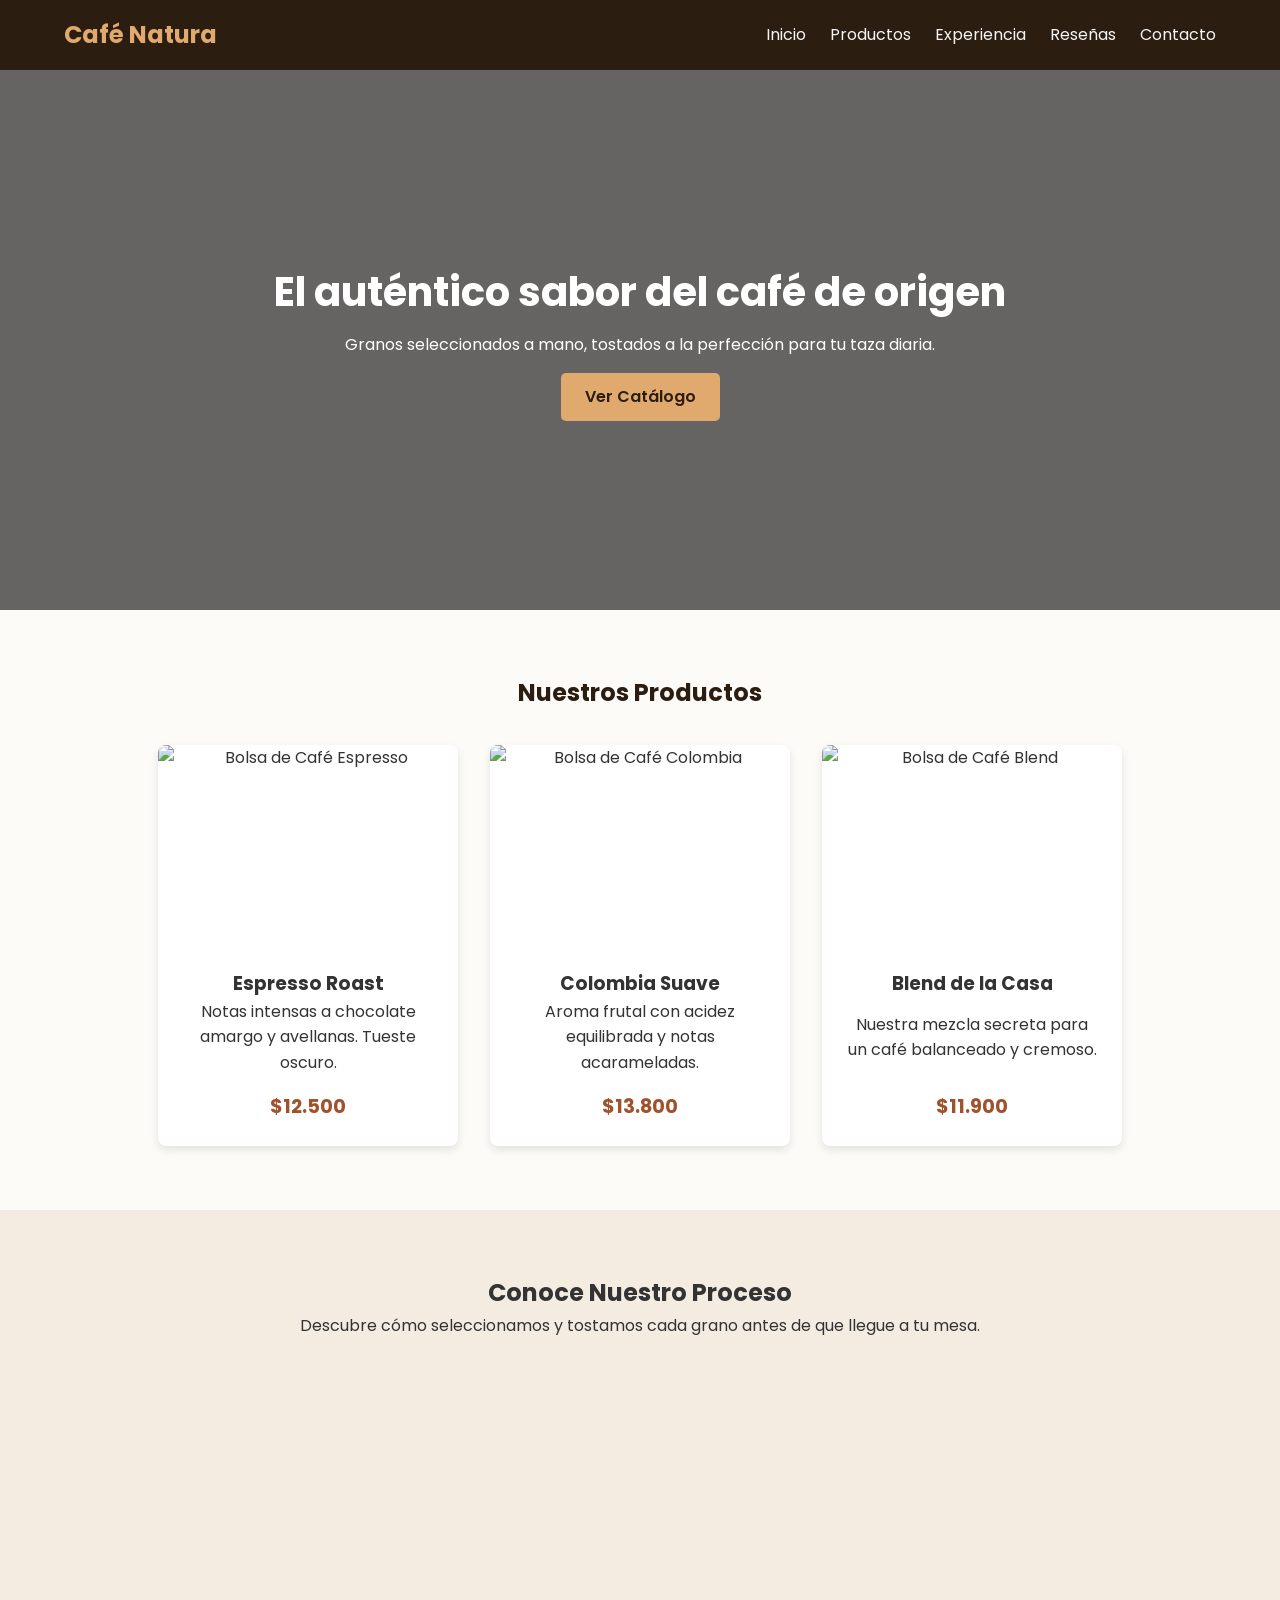
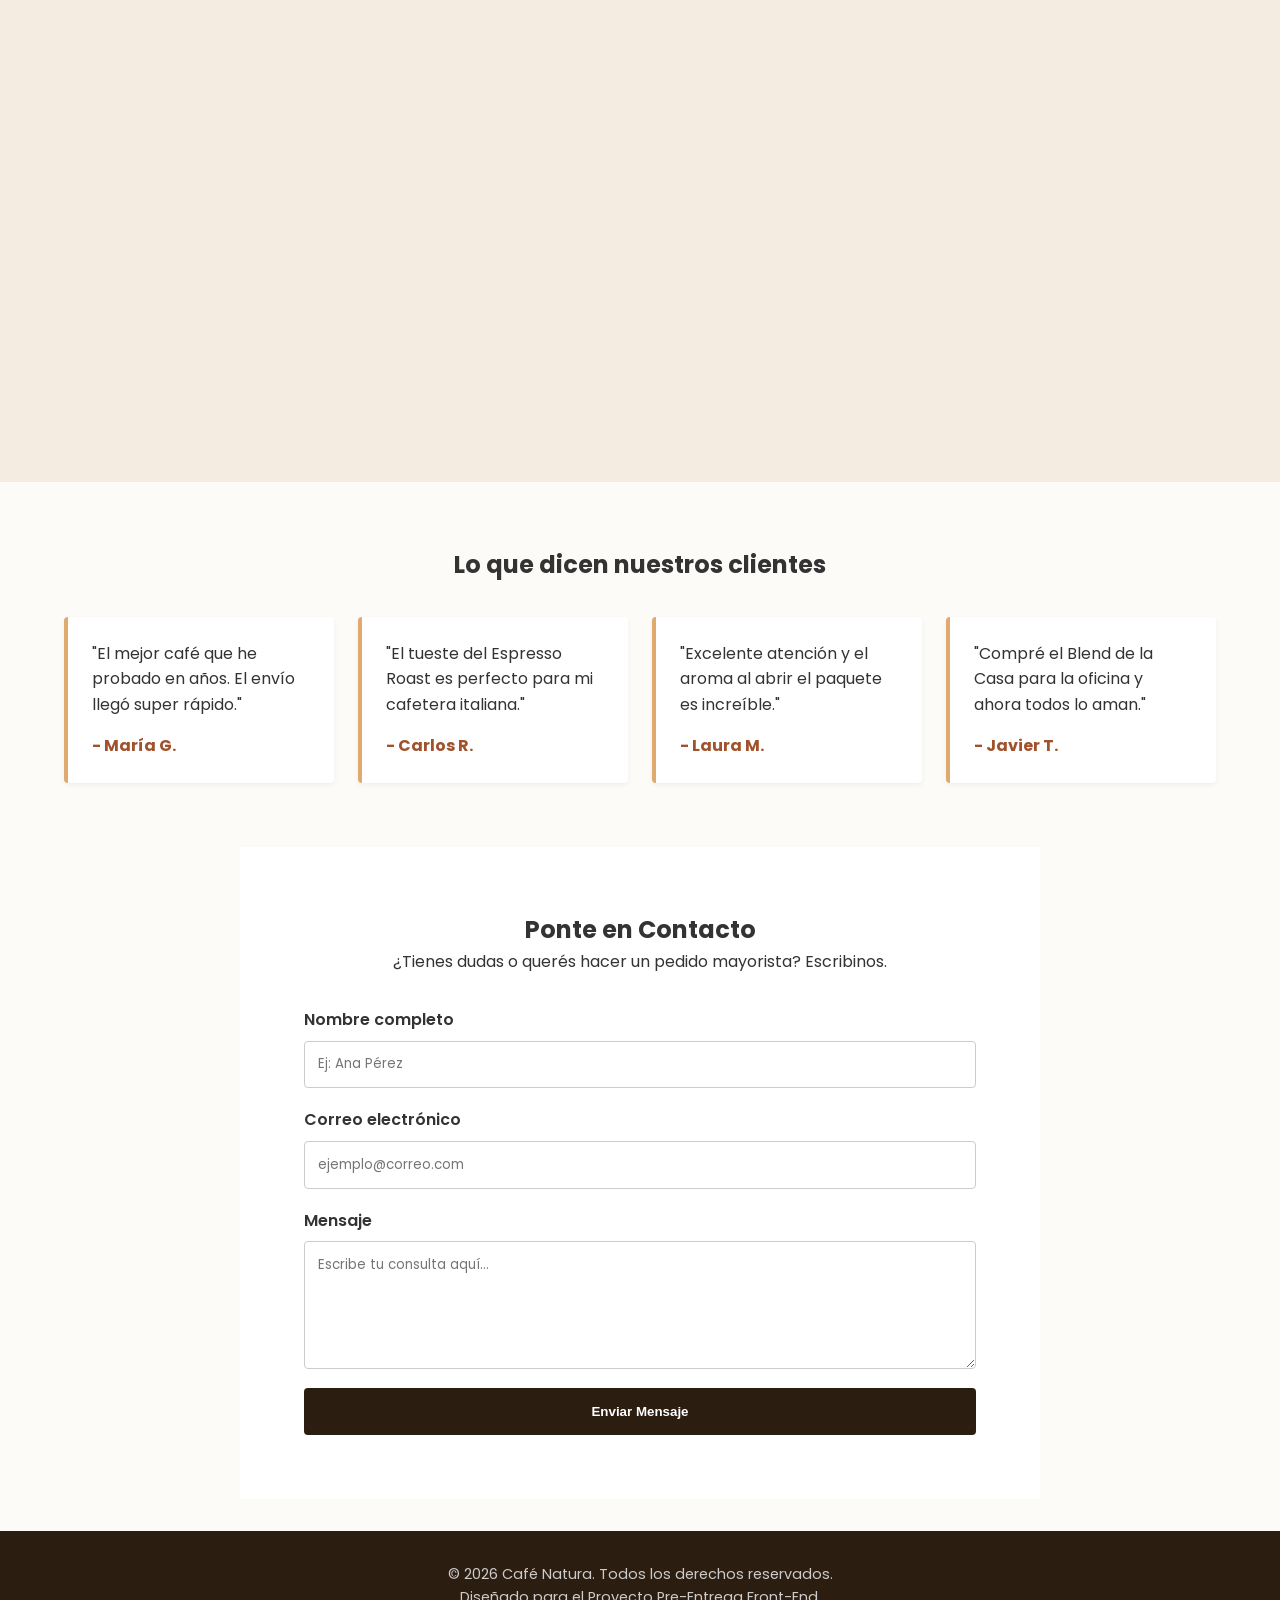
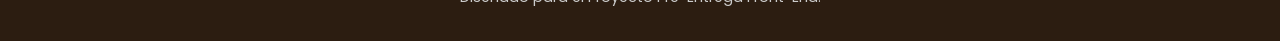
==== index.html @ 5db35ce1 "Initial commit - Proyecto Pre-Entrega Front-End" ====
<!DOCTYPE html>
<html lang="es">
<head>
    <meta charset="UTF-8">
    <meta name="viewport" content="width=device-width, initial-scale=1.0">
    <title>Café Natura | Especialidad y Sabor</title>
    <!-- Google Fonts -->
    <link rel="preconnect" href="https://fonts.googleapis.com">
    <link rel="preconnect" href="https://fonts.gstatic.com" crossorigin>
    <link href="https://fonts.googleapis.com/css2?family=Poppins:wght@300;400;600;700&display=swap" rel="stylesheet">
    <!-- CSS Externo -->
    <link rel="stylesheet" href="styles.css">
</head>
<body>

    <!-- Header y Navegación -->
    <header class="main-header">
        <div class="logo">
            <h1>Café Natura</h1>
        </div>
        <nav class="main-nav">
            <ul>
                <li><a href="#inicio">Inicio</a></li>
                <li><a href="#productos">Productos</a></li>
                <li><a href="#experiencia">Experiencia</a></li>
                <li><a href="#resenas">Reseñas</a></li>
                <li><a href="#contacto">Contacto</a></li>
            </ul>
        </nav>
    </header>

    <!-- Inicio / Banner Hero -->
    <main>
        <section id="inicio" class="hero-section">
            <div class="hero-content">
                <h2>El auténtico sabor del café de origen</h2>
                <p>Granos seleccionados a mano, tostados a la perfección para tu taza diaria.</p>
                <a href="#productos" class="btn">Ver Catálogo</a>
            </div>
        </section>

        <!-- Sección Productos (Flexbox) -->
        <section id="productos" class="productos-section">
            <h2>Nuestros Productos</h2>
            <div class="cards-container">
                <article class="card">
                    <img src="https://images.unsplash.com/photo-1559056199-641a0ac8b55e?w=500&auto=format&fit=crop&q=60" alt="Bolsa de Café Espresso">
                    <div class="card-body">
                        <h3>Espresso Roast</h3>
                        <p>Notas intensas a chocolate amargo y avellanas. Tueste oscuro.</p>
                        <span class="price">$12.500</span>
                    </div>
                </article>

                <article class="card">
                    <img src="https://images.unsplash.com/photo-1587734195503-904fca47e0e9?w=500&auto=format&fit=crop&q=60" alt="Bolsa de Café Colombia">
                    <div class="card-body">
                        <h3>Colombia Suave</h3>
                        <p>Aroma frutal con acidez equilibrada y notas acarameladas.</p>
                        <span class="price">$13.800</span>
                    </div>
                </article>

                <article class="card">
                    <img src="https://images.unsplash.com/photo-1514432324607-a09d9b4aefdd?w=500&auto=format&fit=crop&q=60" alt="Bolsa de Café Blend">
                    <div class="card-body">
                        <h3>Blend de la Casa</h3>
                        <p>Nuestra mezcla secreta para un café balanceado y cremoso.</p>
                        <span class="price">$11.900</span>
                    </div>
                </article>
            </div>
        </section>

        <!-- Sección Multimedia -->
        <section id="experiencia" class="media-section">
            <h2>Conoce Nuestro Proceso</h2>
            <p>Descubre cómo seleccionamos y tostamos cada grano antes de que llegue a tu mesa.</p>
            <div class="video-container">
                <iframe 
                    width="560" 
                    height="315" 
                    src="https://www.youtube.com/embed/a85V_9ij0pU?si=sqYWL5jiw3b1qbhi"
                    title="Proceso de tueste de café" 
                    frameborder="0" 
                    allow="accelerometer; autoplay; clipboard-write; encrypted-media; gyroscope; picture-in-picture" 
                    allowfullscreen>
                </iframe>
            </div>
        </section>

        <!-- Sección Reseñas (Grid) -->
        <section id="resenas" class="resenas-section">
            <h2>Lo que dicen nuestros clientes</h2>
            <div class="grid-resenas">
                <div class="resena-card">
                    <p>"El mejor café que he probado en años. El envío llegó super rápido."</p>
                    <strong>- María G.</strong>
                </div>
                <div class="resena-card">
                    <p>"El tueste del Espresso Roast es perfecto para mi cafetera italiana."</p>
                    <strong>- Carlos R.</strong>
                </div>
                <div class="resena-card">
                    <p>"Excelente atención y el aroma al abrir el paquete es increíble."</p>
                    <strong>- Laura M.</strong>
                </div>
                <div class="resena-card">
                    <p>"Compré el Blend de la Casa para la oficina y ahora todos lo aman."</p>
                    <strong>- Javier T.</strong>
                </div>
            </div>
        </section>

        <!-- Sección Contacto (Formspree + Media Queries) -->
        <section id="contacto" class="contacto-section">
            <h2>Ponte en Contacto</h2>
            <p>¿Tienes dudas o querés hacer un pedido mayorista? Escribinos.</p>
            
            <!-- Reemplaza "TU_FORM_ID" por la ID que te dé Formspree -->
            <form action="https://formspree.io/f/TU_FORM_ID" method="POST" class="contacto-form">
                <div class="form-group">
                    <label for="nombre">Nombre completo</label>
                    <input type="text" id="nombre" name="name" placeholder="Ej: Ana Pérez" required>
                </div>

                <div class="form-group">
                    <label for="email">Correo electrónico</label>
                    <input type="email" id="email" name="_replyto" placeholder="ejemplo@correo.com" required>
                </div>

                <div class="form-group">
                    <label for="mensaje">Mensaje</label>
                    <textarea id="mensaje" name="message" rows="5" placeholder="Escribe tu consulta aquí..." required></textarea>
                </div>

                <button type="submit" class="btn-submit">Enviar Mensaje</button>
            </form>
        </section>
    </main>

    <!-- Footer -->
    <footer class="main-footer">
        <div class="footer-content">
            <p>&copy; 2026 Café Natura. Todos los derechos reservados.</p>
            <p>Diseñado para el Proyecto Pre-Entrega Front-End.</p>
        </div>
    </footer>

</body>
</html>
---- styles.css ----
/* ==========================================
   RESET & ESTILOS GENERALES
   ========================================== */
* {
    margin: 0;
    padding: 0;
    box-sizing: border-box;
}

body {
    font-family: 'Poppins', sans-serif;
    color: #333;
    line-height: 1.6;
    background-color: #fdfbf7;
}

/* ==========================================
   1. HEADER Y NAV
   ========================================== */
.main-header {
    background-color: #2c1d11;
    color: #ffffff;
    display: flex;
    justify-content: space-between;
    align-items: center;
    padding: 1rem 5%;
    position: sticky;
    top: 0;
    z-index: 1000;
}

.logo h1 {
    font-size: 1.5rem;
    color: #e0a96d;
}

.main-nav ul {
    list-style: none;
    display: flex;
    gap: 1.5rem;
}

.main-nav a {
    color: #f5f5f5;
    text-decoration: none;
    font-weight: 400;
    transition: color 0.3s ease;
}

.main-nav a:hover {
    color: #e0a96d;
}

/* ==========================================
   HERO / BANNER DE FONDO (Background Props)
   ========================================== */
.hero-section {
    background: linear-gradient(rgba(0, 0, 0, 0.6), rgba(0, 0, 0, 0.6)),
                url('https://images.unsplash.com/photo-1447933601403-0c6688de566e?w=1200&auto=format&fit=crop&q=80');
    background-size: cover;
    background-position: center;
    height: 60vh;
    display: flex;
    justify-content: center;
    align-items: center;
    text-align: center;
    color: #fff;
    padding: 0 1rem;
}

.hero-content h2 {
    font-size: 2.5rem;
    margin-bottom: 0.5rem;
}

.btn {
    display: inline-block;
    margin-top: 1rem;
    padding: 0.7rem 1.5rem;
    background-color: #e0a96d;
    color: #2c1d11;
    text-decoration: none;
    border-radius: 5px;
    font-weight: 600;
}

/* ==========================================
   4. PRODUCTOS (FLEXBOX)
   ========================================== */
.productos-section {
    padding: 4rem 5%;
    text-align: center;
}

.productos-section h2 {
    margin-bottom: 2rem;
    color: #2c1d11;
}

.cards-container {
    display: flex;
    flex-wrap: wrap;
    justify-content: center;
    gap: 2rem;
}

.card {
    background: #fff;
    border-radius: 8px;
    box-shadow: 0 4px 8px rgba(0, 0, 0, 0.1);
    overflow: hidden;
    width: 300px;
    display: flex;
    flex-direction: column;
}

.card img {
    width: 100%;
    height: 200px;
    object-fit: cover;
}

.card-body {
    padding: 1.5rem;
    display: flex;
    flex-direction: column;
    flex-grow: 1;
    justify-content: space-between;
}

.price {
    display: block;
    font-size: 1.2rem;
    font-weight: 700;
    color: #a0522d;
    margin-top: 1rem;
}

/* ==========================================
   5. MULTIMEDIA
   ========================================== */
.media-section {
    background-color: #f4ece1;
    padding: 4rem 5%;
    text-align: center;
}

.video-container {
    margin-top: 2rem;
    position: relative;
    padding-bottom: 56.25%; /* Relación de aspecto 16:9 */
    height: 0;
    overflow: hidden;
    max-width: 800px;
    margin-left: auto;
    margin-right: auto;
}

.video-container iframe {
    position: absolute;
    top: 0;
    left: 0;
    width: 100%;
    height: 100%;
    border-radius: 8px;
}

/* ==========================================
   4. RESEÑAS (CSS GRID)
   ========================================== */
.resenas-section {
    padding: 4rem 5%;
    text-align: center;
}

.resenas-section h2 {
    margin-bottom: 2rem;
}

.grid-resenas {
    display: grid;
    grid-template-columns: repeat(auto-fit, minmax(240px, 1fr));
    gap: 1.5rem;
}

.resena-card {
    background-color: #ffffff;
    border-left: 4px solid #e0a96d;
    padding: 1.5rem;
    border-radius: 4px;
    box-shadow: 0 2px 5px rgba(0,0,0,0.05);
    text-align: left;
}

.resena-card strong {
    display: block;
    margin-top: 1rem;
    color: #a0522d;
}

/* ==========================================
   2 & 4. CONTACTO Y MEDIA QUERIES
   ========================================== */
.contacto-section {
    padding: 4rem 5%;
    background-color: #ffffff;
    max-width: 800px;
    margin: 0 auto;
}

.contacto-section h2, .contacto-section p {
    text-align: center;
}

.contacto-form {
    margin-top: 2rem;
    display: flex;
    flex-direction: column;
    gap: 1.2rem;
}

.form-group {
    display: flex;
    flex-direction: column;
}

.form-group label {
    margin-bottom: 0.5rem;
    font-weight: 600;
}

.form-group input, 
.form-group textarea {
    padding: 0.8rem;
    border: 1px solid #ccc;
    border-radius: 4px;
    font-family: inherit;
}

.btn-submit {
    padding: 1rem;
    background-color: #2c1d11;
    color: #fff;
    border: none;
    border-radius: 4px;
    font-weight: 600;
    cursor: pointer;
    transition: background 0.3s;
}

.btn-submit:hover {
    background-color: #e0a96d;
    color: #2c1d11;
}

/* ==========================================
   1. FOOTER
   ========================================== */
.main-footer {
    background-color: #2c1d11;
    color: #cccccc;
    text-align: center;
    padding: 2rem 1rem;
    margin-top: 2rem;
    font-size: 0.9rem;
}

/* ==========================================
   MEDIA QUERIES (Responsividad)
   ========================================== */
@media (max-width: 768px) {
    .main-header {
        flex-direction: column;
        gap: 1rem;
    }

    .main-nav ul {
        flex-wrap: wrap;
        justify-content: center;
        gap: 0.8rem;
    }

    .hero-content h2 {
        font-size: 1.8rem;
    }

    .contacto-section {
        padding: 2rem 1rem;
    }
}
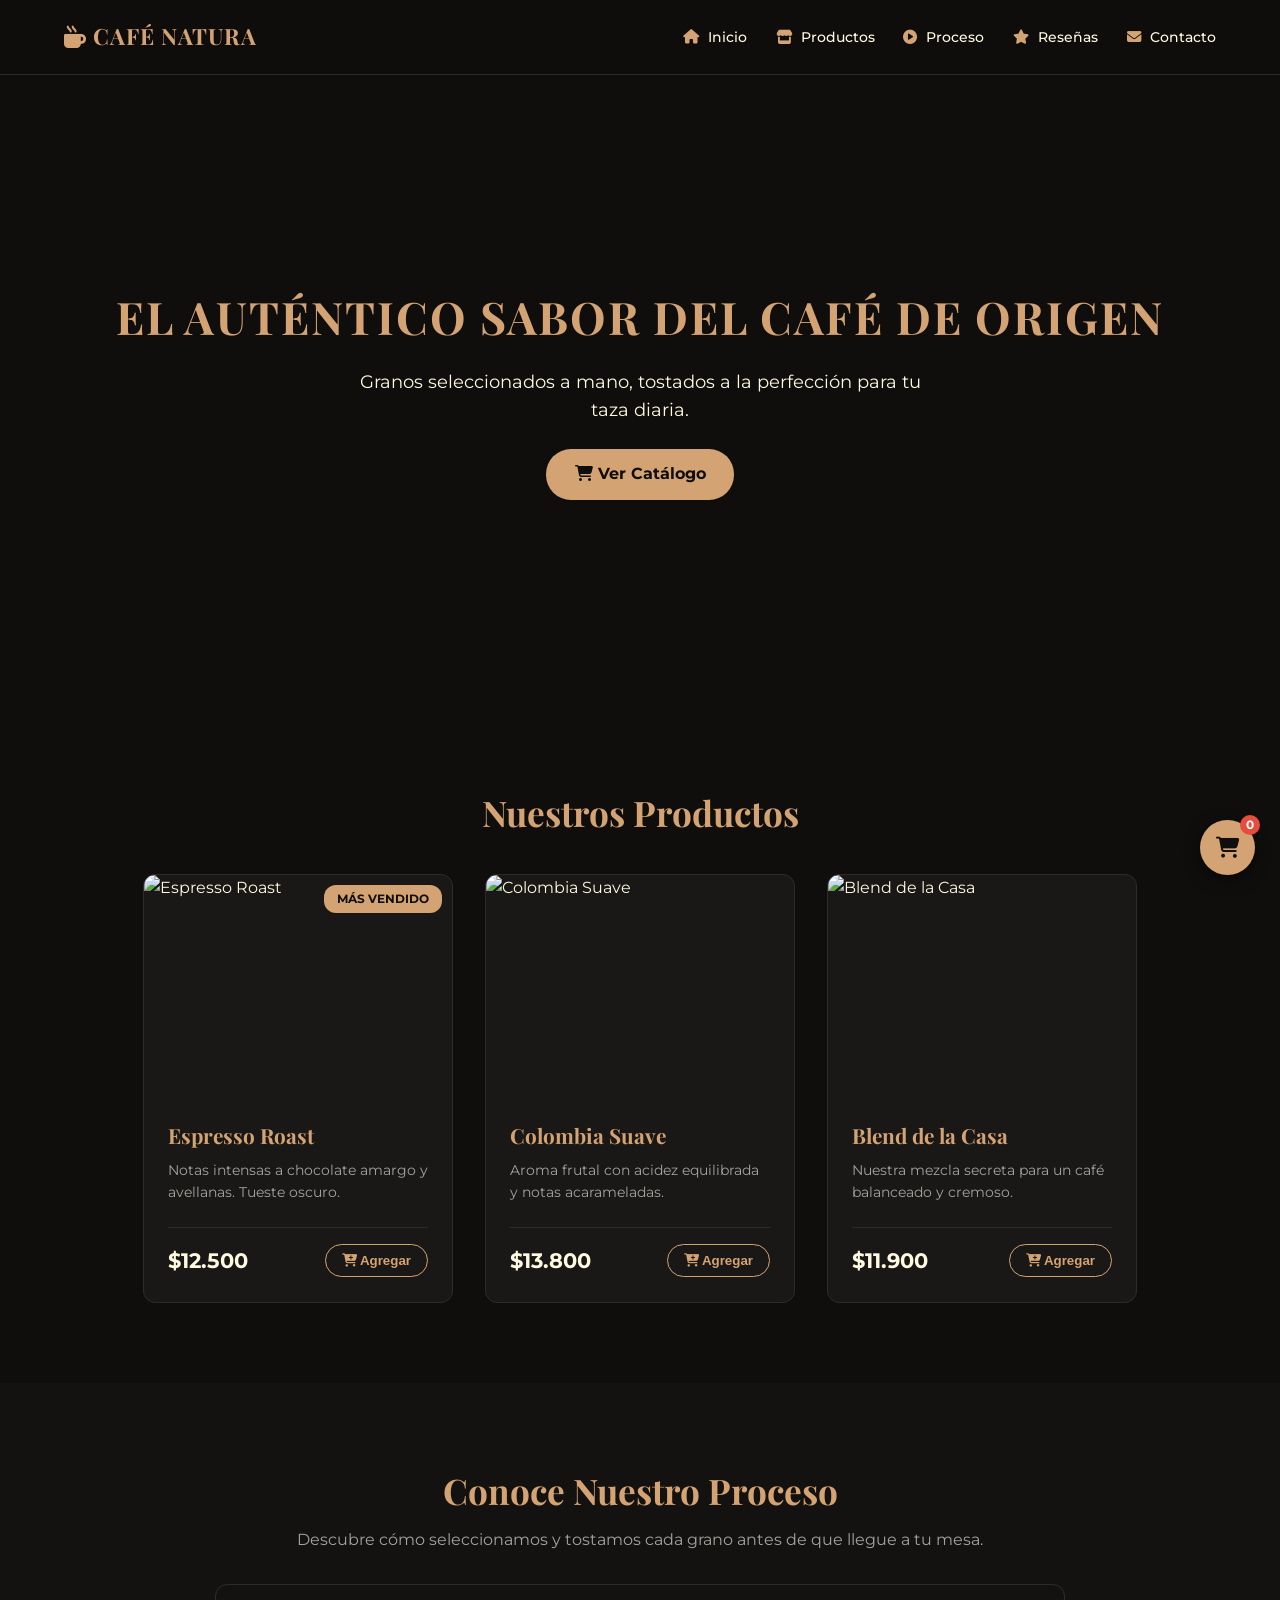
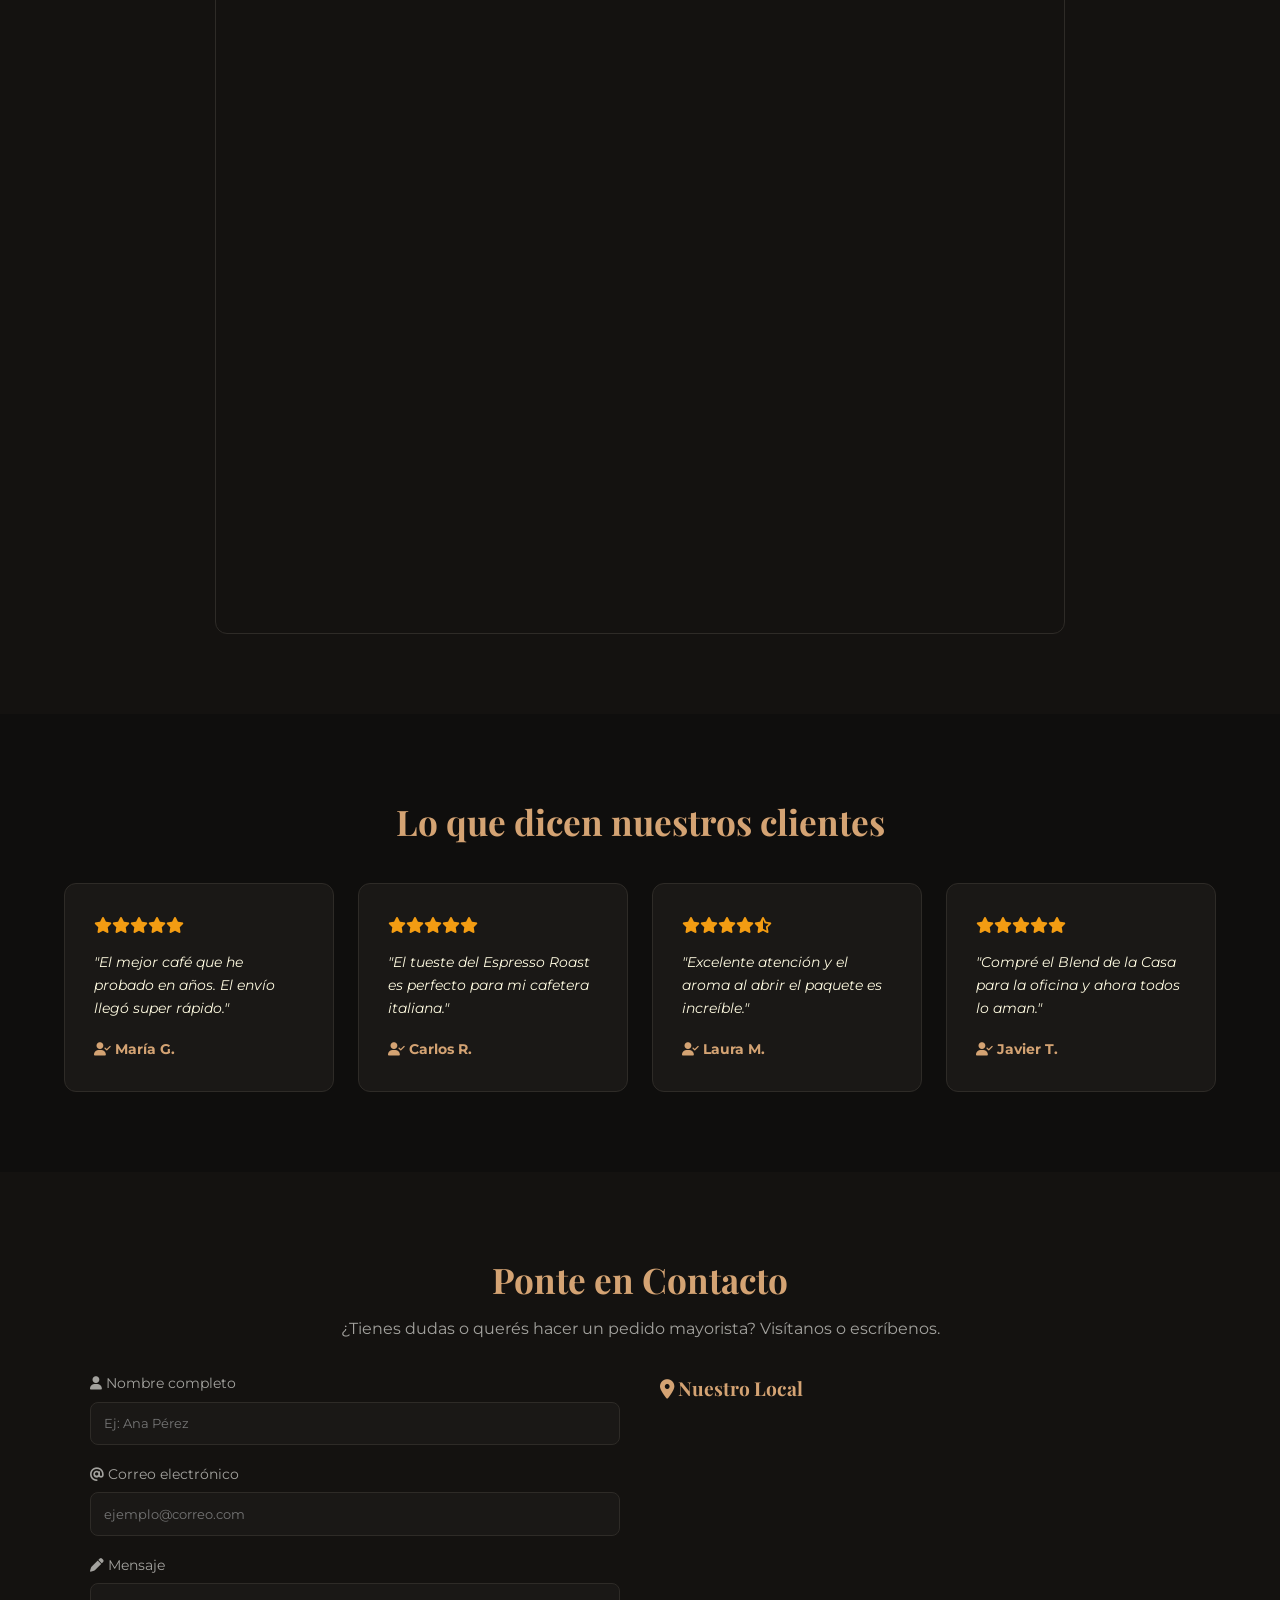
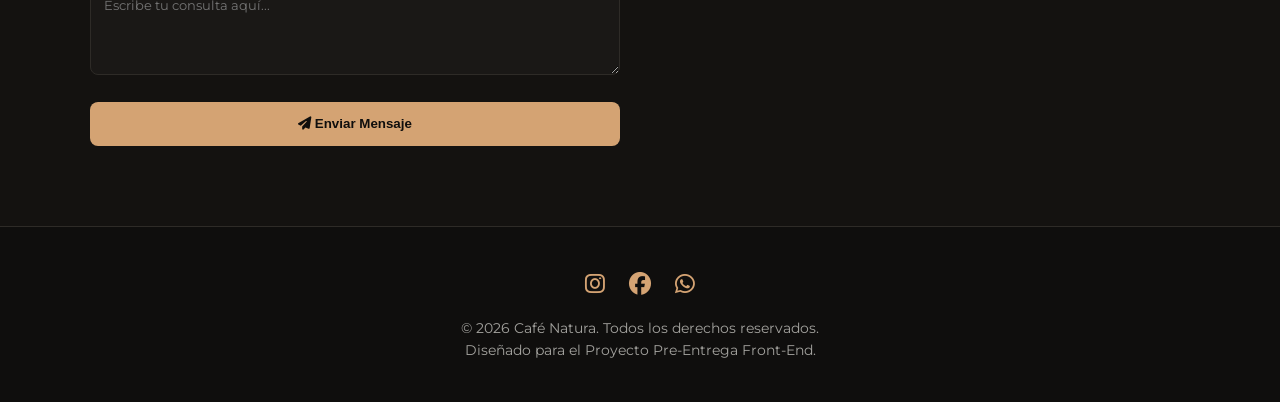
==== commit b2d62f4f: "03 - Cambios" ====
--- a/index.html
+++ b/index.html
@@ -3,11 +3,16 @@
 <head>
     <meta charset="UTF-8">
     <meta name="viewport" content="width=device-width, initial-scale=1.0">
-    <title>Café Natura | Especialidad y Sabor</title>
+    <title>Café Natura | Especialidad y Tueste</title>
+
     <!-- Google Fonts -->
     <link rel="preconnect" href="https://fonts.googleapis.com">
     <link rel="preconnect" href="https://fonts.gstatic.com" crossorigin>
-    <link href="https://fonts.googleapis.com/css2?family=Poppins:wght@300;400;600;700&display=swap" rel="stylesheet">
+    <link href="https://fonts.googleapis.com/css2?family=Montserrat:wght@300;400;600;700&family=Playfair+Display:ital,wght@0,600;0,700;1,400&display=swap" rel="stylesheet">
+
+    <!-- FontAwesome CDN -->
+    <link rel="stylesheet" href="https://cdnjs.cloudflare.com/ajax/libs/font-awesome/6.5.1/css/all.min.css" integrity="sha512-DTOQO9RWCH3ppGqcWaEA1BIZOC6xxalwEsw9c2QQeAIftl+Vegovlnee1c9QX4TctnWMn13TZye+giMm8e2LwA==" crossorigin="anonymous" referrerpolicy="no-referrer" />
+
     <!-- CSS Externo -->
     <link rel="stylesheet" href="styles.css">
 </head>
@@ -16,71 +21,85 @@
     <!-- Header y Navegación -->
     <header class="main-header">
         <div class="logo">
-            <h1>Café Natura</h1>
+            <h1><i class="fa-solid fa-mug-hot"></i> CAFÉ NATURA</h1>
         </div>
         <nav class="main-nav">
             <ul>
-                <li><a href="#inicio">Inicio</a></li>
-                <li><a href="#productos">Productos</a></li>
-                <li><a href="#experiencia">Experiencia</a></li>
-                <li><a href="#resenas">Reseñas</a></li>
-                <li><a href="#contacto">Contacto</a></li>
+                <li><a href="#inicio"><i class="fa-solid fa-house"></i> Inicio</a></li>
+                <li><a href="#productos"><i class="fa-solid fa-store"></i> Productos</a></li>
+                <li><a href="#experiencia"><i class="fa-solid fa-circle-play"></i> Proceso</a></li>
+                <li><a href="#resenas"><i class="fa-solid fa-star"></i> Reseñas</a></li>
+                <li><a href="#contacto"><i class="fa-solid fa-envelope"></i> Contacto</a></li>
             </ul>
         </nav>
     </header>
 
-    <!-- Inicio / Banner Hero -->
     <main>
+        <!-- Banner Hero -->
         <section id="inicio" class="hero-section">
             <div class="hero-content">
-                <h2>El auténtico sabor del café de origen</h2>
+                <h2>EL AUTÉNTICO SABOR DEL CAFÉ DE ORIGEN</h2>
                 <p>Granos seleccionados a mano, tostados a la perfección para tu taza diaria.</p>
-                <a href="#productos" class="btn">Ver Catálogo</a>
-            </div>
-        </section>
-
-        <!-- Sección Productos (Flexbox) -->
+                <a href="#productos" class="btn"><i class="fa-solid fa-cart-shopping"></i> Ver Catálogo</a>
+            </div>
+        </section>
+
+        <!-- Productos (Flexbox Cards Oscuras) -->
         <section id="productos" class="productos-section">
-            <h2>Nuestros Productos</h2>
+            <h2 class="section-title">Nuestros Productos</h2>
             <div class="cards-container">
                 <article class="card">
-                    <img src="https://images.unsplash.com/photo-1559056199-641a0ac8b55e?w=500&auto=format&fit=crop&q=60" alt="Bolsa de Café Espresso">
+                    <div class="card-img-wrapper">
+                        <img src="https://images.unsplash.com/photo-1559056199-641a0ac8b55e?w=500&auto=format&fit=crop&q=60" alt="Espresso Roast">
+                        <span class="badge">Más Vendido</span>
+                    </div>
                     <div class="card-body">
                         <h3>Espresso Roast</h3>
                         <p>Notas intensas a chocolate amargo y avellanas. Tueste oscuro.</p>
-                        <span class="price">$12.500</span>
+                        <div class="card-footer">
+                            <span class="price">$12.500</span>
+                            <button class="btn-card"><i class="fa-solid fa-cart-plus"></i> Agregar</button>
+                        </div>
                     </div>
                 </article>
 
                 <article class="card">
-                    <img src="https://images.unsplash.com/photo-1587734195503-904fca47e0e9?w=500&auto=format&fit=crop&q=60" alt="Bolsa de Café Colombia">
+                    <div class="card-img-wrapper">
+                        <img src="https://images.unsplash.com/photo-1587734195503-904fca47e0e9?w=500&auto=format&fit=crop&q=60" alt="Colombia Suave">
+                    </div>
                     <div class="card-body">
                         <h3>Colombia Suave</h3>
                         <p>Aroma frutal con acidez equilibrada y notas acarameladas.</p>
-                        <span class="price">$13.800</span>
+                        <div class="card-footer">
+                            <span class="price">$13.800</span>
+                            <button class="btn-card"><i class="fa-solid fa-cart-plus"></i> Agregar</button>
+                        </div>
                     </div>
                 </article>
 
                 <article class="card">
-                    <img src="https://images.unsplash.com/photo-1514432324607-a09d9b4aefdd?w=500&auto=format&fit=crop&q=60" alt="Bolsa de Café Blend">
+                    <div class="card-img-wrapper">
+                        <img src="https://images.unsplash.com/photo-1514432324607-a09d9b4aefdd?w=500&auto=format&fit=crop&q=60" alt="Blend de la Casa">
+                    </div>
                     <div class="card-body">
                         <h3>Blend de la Casa</h3>
                         <p>Nuestra mezcla secreta para un café balanceado y cremoso.</p>
-                        <span class="price">$11.900</span>
+                        <div class="card-footer">
+                            <span class="price">$11.900</span>
+                            <button class="btn-card"><i class="fa-solid fa-cart-plus"></i> Agregar</button>
+                        </div>
                     </div>
                 </article>
             </div>
         </section>
 
-        <!-- Sección Multimedia -->
+        <!-- Multimedia -->
         <section id="experiencia" class="media-section">
-            <h2>Conoce Nuestro Proceso</h2>
-            <p>Descubre cómo seleccionamos y tostamos cada grano antes de que llegue a tu mesa.</p>
+            <h2 class="section-title">Conoce Nuestro Proceso</h2>
+            <p class="subtitle">Descubre cómo seleccionamos y tostamos cada grano antes de que llegue a tu mesa.</p>
             <div class="video-container">
                 <iframe 
-                    width="560" 
-                    height="315" 
-                    src="https://www.youtube.com/embed/a85V_9ij0pU?si=sqYWL5jiw3b1qbhi"
+                    src="https://www.youtube-nocookie.com/embed/st59_8k4mQU" 
                     title="Proceso de tueste de café" 
                     frameborder="0" 
                     allow="accelerometer; autoplay; clipboard-write; encrypted-media; gyroscope; picture-in-picture" 
@@ -89,59 +108,97 @@
             </div>
         </section>
 
-        <!-- Sección Reseñas (Grid) -->
+        <!-- Reseñas (Grid) -->
         <section id="resenas" class="resenas-section">
-            <h2>Lo que dicen nuestros clientes</h2>
+            <h2 class="section-title">Lo que dicen nuestros clientes</h2>
             <div class="grid-resenas">
                 <div class="resena-card">
+                    <div class="rating">
+                        <i class="fa-solid fa-star"></i><i class="fa-solid fa-star"></i><i class="fa-solid fa-star"></i><i class="fa-solid fa-star"></i><i class="fa-solid fa-star"></i>
+                    </div>
                     <p>"El mejor café que he probado en años. El envío llegó super rápido."</p>
-                    <strong>- María G.</strong>
-                </div>
-                <div class="resena-card">
+                    <strong><i class="fa-solid fa-user-check"></i> María G.</strong>
+                </div>
+                <div class="resena-card">
+                    <div class="rating">
+                        <i class="fa-solid fa-star"></i><i class="fa-solid fa-star"></i><i class="fa-solid fa-star"></i><i class="fa-solid fa-star"></i><i class="fa-solid fa-star"></i>
+                    </div>
                     <p>"El tueste del Espresso Roast es perfecto para mi cafetera italiana."</p>
-                    <strong>- Carlos R.</strong>
-                </div>
-                <div class="resena-card">
+                    <strong><i class="fa-solid fa-user-check"></i> Carlos R.</strong>
+                </div>
+                <div class="resena-card">
+                    <div class="rating">
+                        <i class="fa-solid fa-star"></i><i class="fa-solid fa-star"></i><i class="fa-solid fa-star"></i><i class="fa-solid fa-star"></i><i class="fa-solid fa-star-half-stroke"></i>
+                    </div>
                     <p>"Excelente atención y el aroma al abrir el paquete es increíble."</p>
-                    <strong>- Laura M.</strong>
-                </div>
-                <div class="resena-card">
+                    <strong><i class="fa-solid fa-user-check"></i> Laura M.</strong>
+                </div>
+                <div class="resena-card">
+                    <div class="rating">
+                        <i class="fa-solid fa-star"></i><i class="fa-solid fa-star"></i><i class="fa-solid fa-star"></i><i class="fa-solid fa-star"></i><i class="fa-solid fa-star"></i>
+                    </div>
                     <p>"Compré el Blend de la Casa para la oficina y ahora todos lo aman."</p>
-                    <strong>- Javier T.</strong>
-                </div>
-            </div>
-        </section>
-
-        <!-- Sección Contacto (Formspree + Media Queries) -->
+                    <strong><i class="fa-solid fa-user-check"></i> Javier T.</strong>
+                </div>
+            </div>
+        </section>
+
+        <!-- Contacto + Mapa Integrado -->
         <section id="contacto" class="contacto-section">
-            <h2>Ponte en Contacto</h2>
-            <p>¿Tienes dudas o querés hacer un pedido mayorista? Escribinos.</p>
+            <h2 class="section-title">Ponte en Contacto</h2>
+            <p class="subtitle">¿Tienes dudas o querés hacer un pedido mayorista? Visítanos o escríbenos.</p>
             
-            <!-- Reemplaza "TU_FORM_ID" por la ID que te dé Formspree -->
-            <form action="https://formspree.io/f/TU_FORM_ID" method="POST" class="contacto-form">
-                <div class="form-group">
-                    <label for="nombre">Nombre completo</label>
-                    <input type="text" id="nombre" name="name" placeholder="Ej: Ana Pérez" required>
-                </div>
-
-                <div class="form-group">
-                    <label for="email">Correo electrónico</label>
-                    <input type="email" id="email" name="_replyto" placeholder="ejemplo@correo.com" required>
-                </div>
-
-                <div class="form-group">
-                    <label for="mensaje">Mensaje</label>
-                    <textarea id="mensaje" name="message" rows="5" placeholder="Escribe tu consulta aquí..." required></textarea>
-                </div>
-
-                <button type="submit" class="btn-submit">Enviar Mensaje</button>
-            </form>
+            <div class="contacto-grid">
+                <!-- Formulario Formspree -->
+                <form action="https://formspree.io/f/TU_FORM_ID" method="POST" class="contacto-form">
+                    <div class="form-group">
+                        <label for="nombre"><i class="fa-solid fa-user"></i> Nombre completo</label>
+                        <input type="text" id="nombre" name="name" placeholder="Ej: Ana Pérez" required>
+                    </div>
+
+                    <div class="form-group">
+                        <label for="email"><i class="fa-solid fa-at"></i> Correo electrónico</label>
+                        <input type="email" id="email" name="_replyto" placeholder="ejemplo@correo.com" required>
+                    </div>
+
+                    <div class="form-group">
+                        <label for="mensaje"><i class="fa-solid fa-pen"></i> Mensaje</label>
+                        <textarea id="mensaje" name="message" rows="4" placeholder="Escribe tu consulta aquí..." required></textarea>
+                    </div>
+
+                    <button type="submit" class="btn-submit"><i class="fa-solid fa-paper-plane"></i> Enviar Mensaje</button>
+                </form>
+
+                <!-- Mapa interactivo de Google Maps -->
+                <div class="mapa-container">
+                    <h3><i class="fa-solid fa-location-dot"></i> Nuestro Local</h3>
+                    <iframe 
+                        src="https://www.google.com/maps/embed?pb=!1m18!1m12!1m3!1d3284.016887889512!2d-58.3815704!3d-34.6037389!2m3!1f0!2f0!3f0!3m2!1i1024!2i768!4f13.1!3m3!1m2!1s0x95bccacf40e55555%3A0x1111111111111111!2sObelisco!5e0!3m2!1ses!2sar!4v1600000000000!5m2!1ses!2sar" 
+                        width="100%" 
+                        height="100%" 
+                        style="border:0;" 
+                        allowfullscreen="" 
+                        loading="lazy">
+                    </iframe>
+                </div>
+            </div>
         </section>
     </main>
+
+    <!-- Botón Flotante de Carrito -->
+    <a href="#productos" class="cart-float" aria-label="Ver Carrito">
+        <i class="fa-solid fa-cart-shopping"></i>
+        <span class="cart-count">0</span>
+    </a>
 
     <!-- Footer -->
     <footer class="main-footer">
         <div class="footer-content">
+            <div class="social-links">
+                <a href="#" aria-label="Instagram"><i class="fa-brands fa-instagram"></i></a>
+                <a href="#" aria-label="Facebook"><i class="fa-brands fa-facebook"></i></a>
+                <a href="#" aria-label="WhatsApp"><i class="fa-brands fa-whatsapp"></i></a>
+            </div>
             <p>&copy; 2026 Café Natura. Todos los derechos reservados.</p>
             <p>Diseñado para el Proyecto Pre-Entrega Front-End.</p>
         </div>
--- a/styles.css
+++ b/styles.css
@@ -1,5 +1,5 @@
 /* ==========================================
-   RESET & ESTILOS GENERALES
+   RESET & PALETA DE COLORES DARK MODE
    ========================================== */
 * {
     margin: 0;
@@ -7,94 +7,138 @@
     box-sizing: border-box;
 }
 
+:root {
+    --bg-dark: #0f0e0d;
+    --bg-card: #1a1816;
+    --bg-secondary: #141210;
+    --accent: #d4a373;
+    --accent-hover: #faedcd;
+    --text-main: #fefae0;
+    --text-muted: #a3a29e;
+    --border-color: #2e2b27;
+}
+
 body {
-    font-family: 'Poppins', sans-serif;
-    color: #333;
+    font-family: 'Montserrat', sans-serif;
+    color: var(--text-main);
+    background-color: var(--bg-dark);
     line-height: 1.6;
-    background-color: #fdfbf7;
-}
-
-/* ==========================================
-   1. HEADER Y NAV
+}
+
+h1, h2, h3 {
+    font-family: 'Playfair Display', serif;
+}
+
+.section-title {
+    text-align: center;
+    font-size: 2.2rem;
+    color: var(--accent);
+    margin-bottom: 0.5rem;
+}
+
+.subtitle {
+    text-align: center;
+    color: var(--text-muted);
+    margin-bottom: 2rem;
+}
+
+/* ==========================================
+   1. HEADER Y NAVEGACIÓN
    ========================================== */
 .main-header {
-    background-color: #2c1d11;
-    color: #ffffff;
+    background-color: rgba(15, 14, 13, 0.95);
+    backdrop-filter: blur(8px);
+    border-bottom: 1px solid var(--border-color);
     display: flex;
     justify-content: space-between;
     align-items: center;
-    padding: 1rem 5%;
+    padding: 1.2rem 5%;
     position: sticky;
     top: 0;
     z-index: 1000;
 }
 
 .logo h1 {
-    font-size: 1.5rem;
-    color: #e0a96d;
+    font-size: 1.4rem;
+    color: var(--accent);
+    letter-spacing: 1px;
 }
 
 .main-nav ul {
     list-style: none;
     display: flex;
-    gap: 1.5rem;
+    gap: 1.8rem;
 }
 
 .main-nav a {
-    color: #f5f5f5;
+    color: var(--text-main);
     text-decoration: none;
-    font-weight: 400;
+    font-size: 0.9rem;
+    font-weight: 500;
     transition: color 0.3s ease;
 }
 
 .main-nav a:hover {
-    color: #e0a96d;
-}
-
-/* ==========================================
-   HERO / BANNER DE FONDO (Background Props)
+    color: var(--accent);
+}
+
+.main-nav i {
+    margin-right: 5px;
+    color: var(--accent);
+}
+
+/* ==========================================
+   HERO BANNER
    ========================================== */
 .hero-section {
-    background: linear-gradient(rgba(0, 0, 0, 0.6), rgba(0, 0, 0, 0.6)),
+    background: linear-gradient(rgba(15, 14, 13, 0.75), rgba(15, 14, 13, 0.85)),
                 url('https://images.unsplash.com/photo-1447933601403-0c6688de566e?w=1200&auto=format&fit=crop&q=80');
     background-size: cover;
     background-position: center;
-    height: 60vh;
+    height: 70vh;
     display: flex;
     justify-content: center;
     align-items: center;
     text-align: center;
-    color: #fff;
     padding: 0 1rem;
 }
 
 .hero-content h2 {
-    font-size: 2.5rem;
-    margin-bottom: 0.5rem;
+    font-size: 2.8rem;
+    color: var(--accent);
+    margin-bottom: 1rem;
+    letter-spacing: 2px;
+}
+
+.hero-content p {
+    font-size: 1.1rem;
+    color: var(--text-main);
+    max-width: 600px;
+    margin: 0 auto 1.5rem auto;
 }
 
 .btn {
     display: inline-block;
-    margin-top: 1rem;
-    padding: 0.7rem 1.5rem;
-    background-color: #e0a96d;
-    color: #2c1d11;
+    padding: 0.8rem 1.8rem;
+    background-color: var(--accent);
+    color: var(--bg-dark);
     text-decoration: none;
-    border-radius: 5px;
-    font-weight: 600;
-}
-
-/* ==========================================
-   4. PRODUCTOS (FLEXBOX)
+    border-radius: 25px;
+    font-weight: 700;
+    transition: all 0.3s ease;
+}
+
+.btn:hover {
+    background-color: var(--accent-hover);
+    transform: translateY(-2px);
+}
+
+/* ==========================================
+   CARDS DE PRODUCTOS (FLEXBOX)
    ========================================== */
 .productos-section {
-    padding: 4rem 5%;
-    text-align: center;
-}
-
-.productos-section h2 {
-    margin-bottom: 2rem;
-    color: #2c1d11;
+    padding: 5rem 5%;
+    background-color: var(--bg-dark);
 }
 
 .cards-container {
@@ -102,22 +146,47 @@
     flex-wrap: wrap;
     justify-content: center;
     gap: 2rem;
+    margin-top: 2rem;
 }
 
 .card {
-    background: #fff;
-    border-radius: 8px;
-    box-shadow: 0 4px 8px rgba(0, 0, 0, 0.1);
+    background: var(--bg-card);
+    border: 1px solid var(--border-color);
+    border-radius: 12px;
     overflow: hidden;
-    width: 300px;
+    width: 310px;
     display: flex;
     flex-direction: column;
-}
-
-.card img {
+    transition: transform 0.3s ease, border-color 0.3s ease;
+}
+
+.card:hover {
+    transform: translateY(-5px);
+    border-color: var(--accent);
+}
+
+.card-img-wrapper {
+    position: relative;
+    height: 220px;
+}
+
+.card-img-wrapper img {
     width: 100%;
-    height: 200px;
+    height: 100%;
     object-fit: cover;
+}
+
+.badge {
+    position: absolute;
+    top: 10px;
+    right: 10px;
+    background-color: var(--accent);
+    color: var(--bg-dark);
+    padding: 0.3rem 0.8rem;
+    font-size: 0.75rem;
+    font-weight: 700;
+    border-radius: 12px;
+    text-transform: uppercase;
 }
 
 .card-body {
@@ -125,35 +194,68 @@
     display: flex;
     flex-direction: column;
     flex-grow: 1;
+}
+
+.card-body h3 {
+    font-size: 1.3rem;
+    color: var(--accent);
+    margin-bottom: 0.5rem;
+}
+
+.card-body p {
+    font-size: 0.85rem;
+    color: var(--text-muted);
+    margin-bottom: 1.5rem;
+    flex-grow: 1;
+}
+
+.card-footer {
+    display: flex;
     justify-content: space-between;
+    align-items: center;
+    border-top: 1px solid var(--border-color);
+    padding-top: 1rem;
 }
 
 .price {
-    display: block;
-    font-size: 1.2rem;
+    font-size: 1.3rem;
     font-weight: 700;
-    color: #a0522d;
-    margin-top: 1rem;
-}
-
-/* ==========================================
-   5. MULTIMEDIA
+    color: var(--text-main);
+}
+
+.btn-card {
+    background: transparent;
+    border: 1px solid var(--accent);
+    color: var(--accent);
+    padding: 0.5rem 1rem;
+    border-radius: 20px;
+    cursor: pointer;
+    font-weight: 600;
+    transition: all 0.3s ease;
+}
+
+.btn-card:hover {
+    background-color: var(--accent);
+    color: var(--bg-dark);
+}
+
+/* ==========================================
+   MULTIMEDIA
    ========================================== */
 .media-section {
-    background-color: #f4ece1;
-    padding: 4rem 5%;
-    text-align: center;
+    padding: 5rem 5%;
+    background-color: var(--bg-secondary);
 }
 
 .video-container {
-    margin-top: 2rem;
     position: relative;
-    padding-bottom: 56.25%; /* Relación de aspecto 16:9 */
+    padding-bottom: 56.25%;
     height: 0;
     overflow: hidden;
-    max-width: 800px;
-    margin-left: auto;
-    margin-right: auto;
+    max-width: 850px;
+    margin: 0 auto;
+    border-radius: 12px;
+    border: 1px solid var(--border-color);
 }
 
 .video-container iframe {
@@ -162,112 +264,207 @@
     left: 0;
     width: 100%;
     height: 100%;
-    border-radius: 8px;
-}
-
-/* ==========================================
-   4. RESEÑAS (CSS GRID)
+}
+
+/* ==========================================
+   RESEÑAS (CSS GRID)
    ========================================== */
 .resenas-section {
-    padding: 4rem 5%;
-    text-align: center;
-}
-
-.resenas-section h2 {
-    margin-bottom: 2rem;
+    padding: 5rem 5%;
+    background-color: var(--bg-dark);
 }
 
 .grid-resenas {
     display: grid;
-    grid-template-columns: repeat(auto-fit, minmax(240px, 1fr));
+    grid-template-columns: repeat(auto-fit, minmax(250px, 1fr));
     gap: 1.5rem;
+    margin-top: 2rem;
 }
 
 .resena-card {
-    background-color: #ffffff;
-    border-left: 4px solid #e0a96d;
-    padding: 1.5rem;
-    border-radius: 4px;
-    box-shadow: 0 2px 5px rgba(0,0,0,0.05);
-    text-align: left;
+    background-color: var(--bg-card);
+    border: 1px solid var(--border-color);
+    padding: 1.8rem;
+    border-radius: 12px;
+}
+
+.rating {
+    color: #f39c12;
+    margin-bottom: 0.8rem;
+}
+
+.resena-card p {
+    font-size: 0.9rem;
+    color: var(--text-main);
+    font-style: italic;
+    margin-bottom: 1rem;
 }
 
 .resena-card strong {
-    display: block;
-    margin-top: 1rem;
-    color: #a0522d;
-}
-
-/* ==========================================
-   2 & 4. CONTACTO Y MEDIA QUERIES
+    color: var(--accent);
+    font-size: 0.85rem;
+}
+
+/* ==========================================
+   CONTACTO + MAPA
    ========================================== */
 .contacto-section {
-    padding: 4rem 5%;
-    background-color: #ffffff;
-    max-width: 800px;
-    margin: 0 auto;
-}
-
-.contacto-section h2, .contacto-section p {
-    text-align: center;
+    padding: 5rem 5%;
+    background-color: var(--bg-secondary);
+}
+
+.contacto-grid {
+    display: grid;
+    grid-template-columns: 1fr 1fr;
+    gap: 2.5rem;
+    max-width: 1100px;
+    margin: 2rem auto 0 auto;
 }
 
 .contacto-form {
-    margin-top: 2rem;
     display: flex;
     flex-direction: column;
     gap: 1.2rem;
 }
 
-.form-group {
-    display: flex;
-    flex-direction: column;
-}
-
 .form-group label {
-    margin-bottom: 0.5rem;
-    font-weight: 600;
+    font-size: 0.85rem;
+    margin-bottom: 0.4rem;
+    display: block;
+    color: var(--text-muted);
 }
 
 .form-group input, 
 .form-group textarea {
+    width: 100%;
     padding: 0.8rem;
-    border: 1px solid #ccc;
-    border-radius: 4px;
+    background-color: var(--bg-card);
+    border: 1px solid var(--border-color);
+    border-radius: 8px;
+    color: var(--text-main);
     font-family: inherit;
 }
 
+.form-group input:focus, 
+.form-group textarea:focus {
+    outline: none;
+    border-color: var(--accent);
+}
+
 .btn-submit {
-    padding: 1rem;
-    background-color: #2c1d11;
+    padding: 0.9rem;
+    background-color: var(--accent);
+    color: var(--bg-dark);
+    border: none;
+    border-radius: 8px;
+    font-weight: 700;
+    cursor: pointer;
+    transition: background 0.3s ease;
+}
+
+.btn-submit:hover {
+    background-color: var(--accent-hover);
+}
+
+.mapa-container {
+    display: flex;
+    flex-direction: column;
+}
+
+.mapa-container h3 {
+    color: var(--accent);
+    margin-bottom: 1rem;
+    font-size: 1.2rem;
+}
+
+.mapa-container iframe {
+    border-radius: 12px;
+    flex-grow: 1;
+    min-height: 250px;
+}
+
+/* ==========================================
+   CARRITO FLOTANTE
+   ========================================== */
+.cart-float {
+    position: fixed;
+    bottom: 25px;
+    right: 25px;
+    background-color: var(--accent);
+    color: var(--bg-dark);
+    width: 55px;
+    height: 55px;
+    border-radius: 50%;
+    display: flex;
+    justify-content: center;
+    align-items: center;
+    font-size: 1.3rem;
+    text-decoration: none;
+    box-shadow: 0 4px 15px rgba(0,0,0,0.5);
+    z-index: 999;
+    transition: transform 0.3s ease;
+}
+
+.cart-float:hover {
+    transform: scale(1.1);
+}
+
+.cart-count {
+    position: absolute;
+    top: -5px;
+    right: -5px;
+    background-color: #e74c3c;
     color: #fff;
-    border: none;
-    border-radius: 4px;
-    font-weight: 600;
-    cursor: pointer;
-    transition: background 0.3s;
-}
-
-.btn-submit:hover {
-    background-color: #e0a96d;
-    color: #2c1d11;
-}
-
-/* ==========================================
-   1. FOOTER
+    font-size: 0.75rem;
+    font-weight: 700;
+    width: 20px;
+    height: 20px;
+    border-radius: 50%;
+    display: flex;
+    justify-content: center;
+    align-items: center;
+}
+
+/* ==========================================
+   FOOTER
    ========================================== */
 .main-footer {
-    background-color: #2c1d11;
-    color: #cccccc;
+    background-color: var(--bg-dark);
+    border-top: 1px solid var(--border-color);
     text-align: center;
-    padding: 2rem 1rem;
-    margin-top: 2rem;
-    font-size: 0.9rem;
-}
-
-/* ==========================================
-   MEDIA QUERIES (Responsividad)
-   ========================================== */
+    padding: 2.5rem 1rem;
+    font-size: 0.85rem;
+    color: var(--text-muted);
+}
+
+.social-links {
+    margin-bottom: 1rem;
+}
+
+.social-links a {
+    color: var(--accent);
+    font-size: 1.4rem;
+    margin: 0 10px;
+    transition: color 0.3s ease;
+}
+
+.social-links a:hover {
+    color: var(--text-main);
+}
+
+/* ==========================================
+   MEDIA QUERIES (RESPONSIVIDAD)
+   ========================================== */
+@media (max-width: 850px) {
+    .contacto-grid {
+        grid-template-columns: 1fr;
+    }
+
+    .mapa-container iframe {
+        height: 250px;
+    }
+}
+
 @media (max-width: 768px) {
     .main-header {
         flex-direction: column;
@@ -277,14 +474,10 @@
     .main-nav ul {
         flex-wrap: wrap;
         justify-content: center;
-        gap: 0.8rem;
+        gap: 1rem;
     }
 
     .hero-content h2 {
-        font-size: 1.8rem;
-    }
-
-    .contacto-section {
-        padding: 2rem 1rem;
+        font-size: 2rem;
     }
 }
